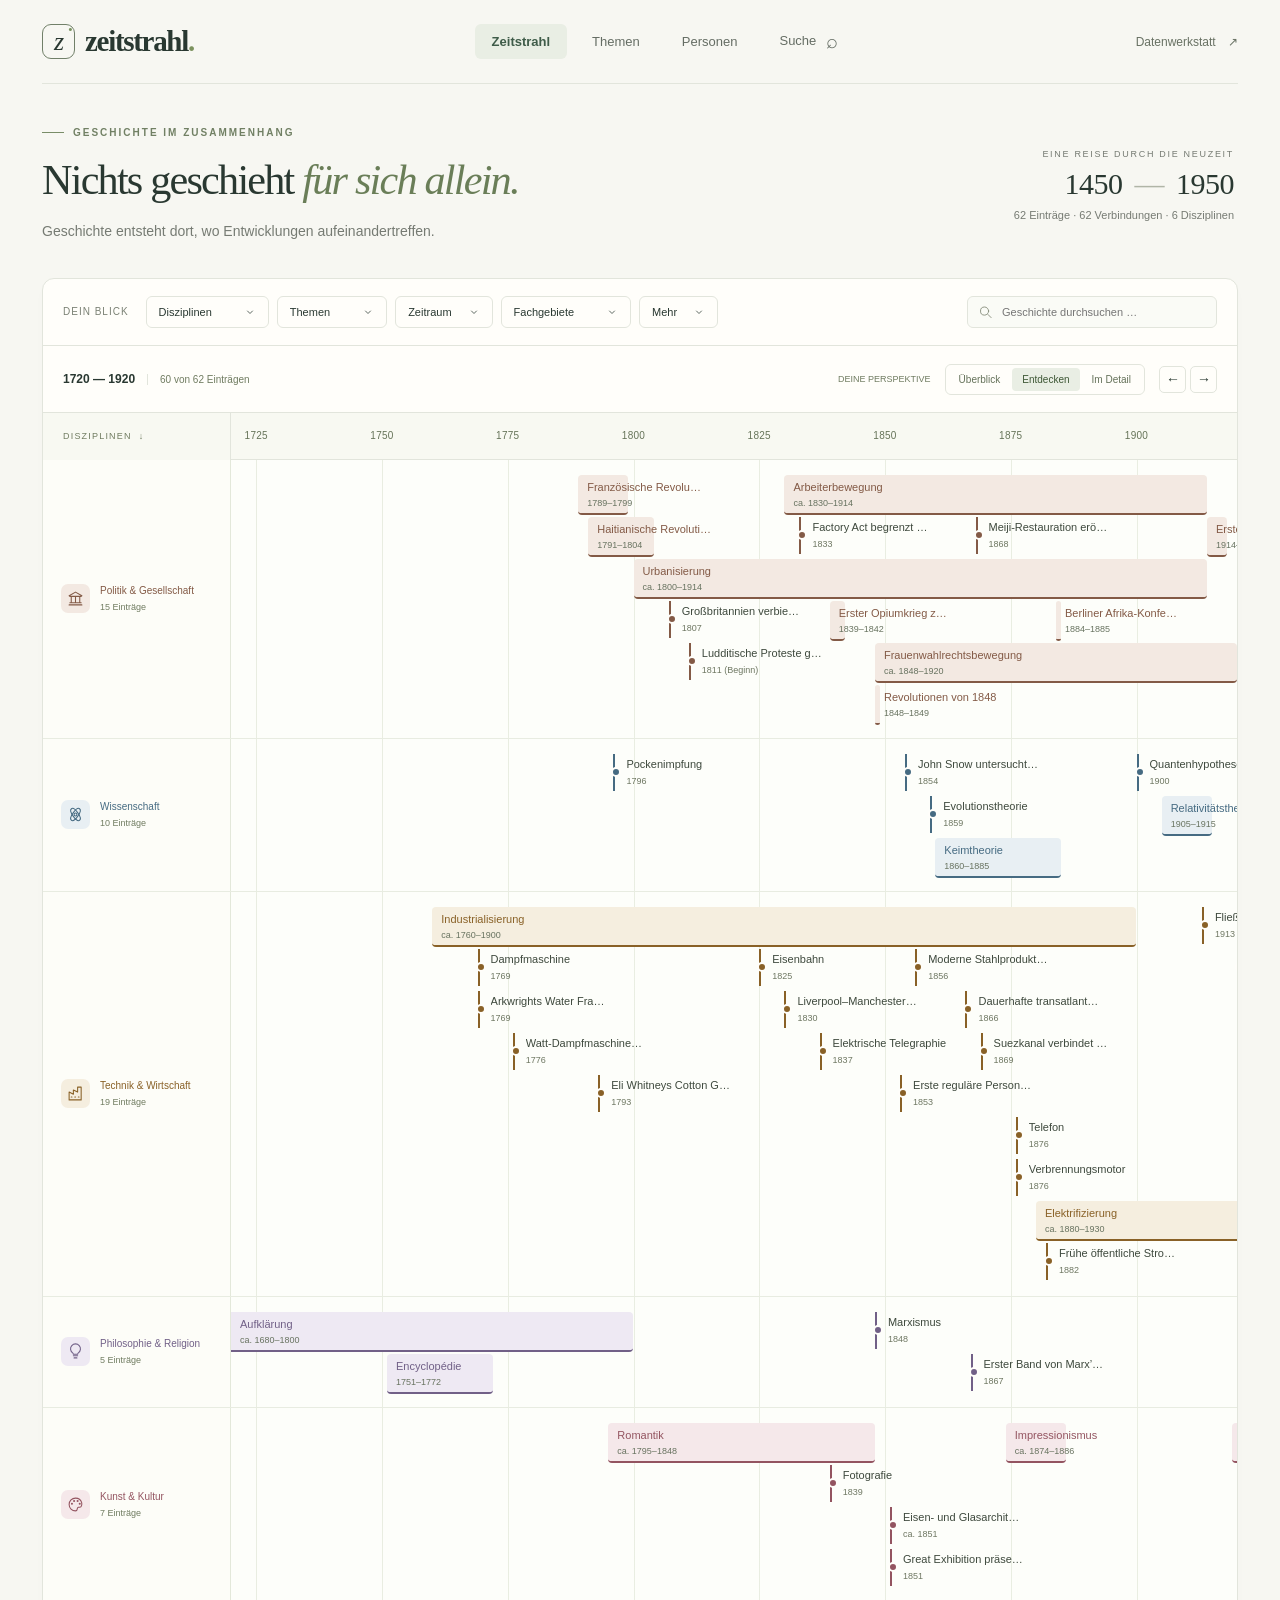
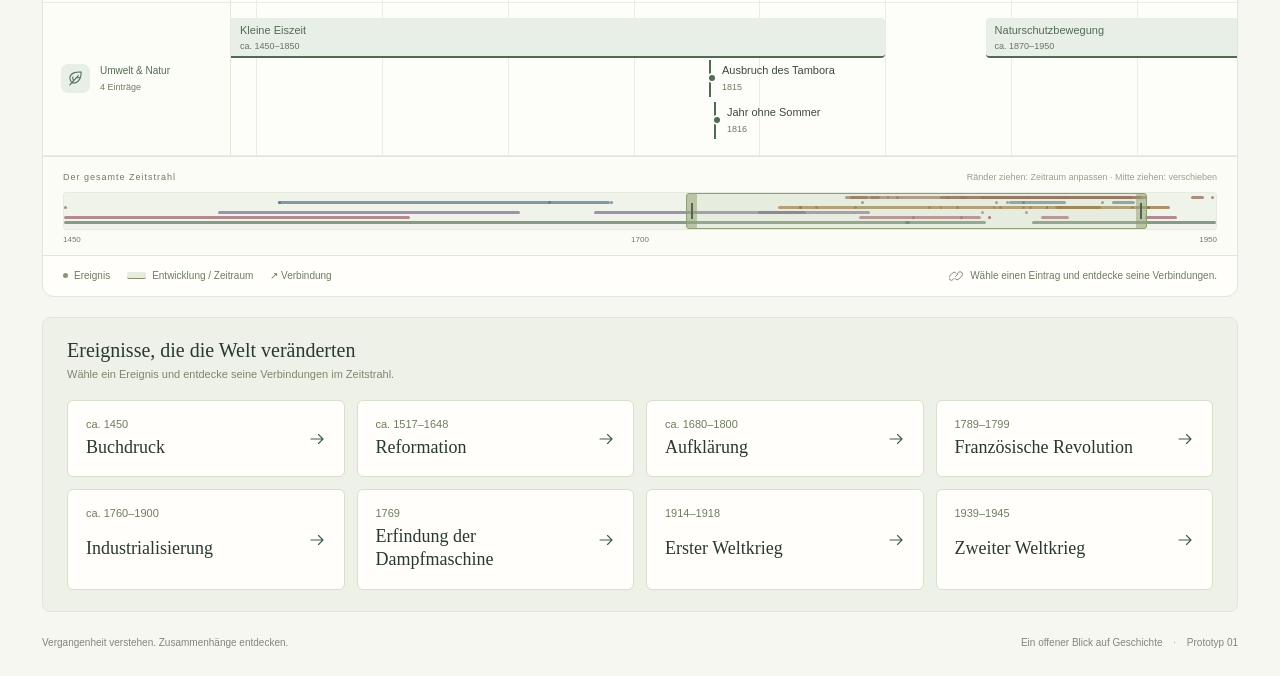
==== index.html @ 251301fa "Initialize Zeitstrahl pilot with validated JSON import and historical content" ====
<!doctype html>
<html lang="de">
<head>
  <meta charset="utf-8">
  <meta name="viewport" content="width=device-width, initial-scale=1">
  <meta name="description" content="Entdecke Geschichte im Zusammenhang: ein interaktiver Zeitstrahl über sechs Disziplinen.">
  <title>Zeitstrahl — Geschichte im Zusammenhang</title>
  <link rel="icon" href="assets/icons/favicon.svg" type="image/svg+xml">
  <link rel="stylesheet" href="css/main.css">
  <link rel="stylesheet" href="css/timeline.css">
  <script type="module" src="js/app.js"></script>
</head>
<body>
  <a class="skip-link" href="#main">Zum Inhalt</a>
  <header class="site-header">
    <a class="brand" href="index.html" aria-label="Zeitstrahl Startseite"><span class="brand-mark" aria-hidden="true">z<span>·</span></span>zeitstrahl<span class="brand-dot">.</span></a>
    <nav aria-label="Hauptnavigation"><a href="index.html" class="active" aria-current="page">Zeitstrahl</a><button type="button" data-nav="topics">Themen</button><button type="button" data-nav="persons">Personen</button><button type="button" data-nav="search">Suche <span aria-hidden="true">⌕</span></button></nav>
    <a class="header-link" href="admin.html">Datenwerkstatt <span aria-hidden="true">↗</span></a>
  </header>
  <main id="main">
    <section class="intro">
      <div><p class="eyebrow"><span class="tiny-line"></span> GESCHICHTE IM ZUSAMMENHANG</p><h1>Nichts geschieht <em>für sich allein.</em></h1><p class="intro-copy">Geschichte entsteht dort, wo Entwicklungen aufeinandertreffen.</p></div>
      <div class="intro-aside"><span class="edition">EINE REISE DURCH DIE NEUZEIT</span><span class="intro-years" id="intro-years">1450 <span>—</span> 1950</span><span id="data-stats" class="muted">Sechs Perspektiven. Eine Geschichte.</span></div>
    </section>
    <div id="app"><p class="loading" role="status">Der Zeitstrahl wird vorbereitet …</p></div>
  </main>
  <footer class="site-footer"><span>Vergangenheit verstehen. Zusammenhänge entdecken.</span><span>Ein offener Blick auf Geschichte <span class="footer-dot">·</span> Prototyp 01</span></footer>
  <dialog id="explore-dialog" aria-labelledby="dialog-title"><div class="dialog-top"><p class="eyebrow">WEITER ENTDECKEN</p><button class="icon-button" id="close-dialog" aria-label="Fenster schließen">×</button></div><h2 id="dialog-title"></h2><div id="dialog-content"></div></dialog>
</body>
</html>
---- css/main.css ----
@charset "UTF-8";
:root {
  --paper:#f7f7f2;
  --surface:#fffefa;
  --ink:#293831;
  --muted:#767b73;
  --line:#e2e5dc;
  --green:#3f5c49;
  --green-light:#e9eee4;
  --serif:Georgia,'Times New Roman',serif;
  --sans:-apple-system,BlinkMacSystemFont,'Segoe UI',sans-serif;
  --radius:10px;
  color-scheme:light;
}

* {
  box-sizing:border-box;
}

body {
  margin:0;
  background:var(--paper);
  color:var(--ink);
  font-family:var(--sans);
  font-size:14px;
  -webkit-font-smoothing:antialiased;
}

button,input,select,textarea {
  font:inherit;
}

button,a,input,select,textarea {
  -webkit-tap-highlight-color:transparent;
}

button {
  cursor:pointer;
}

a {
  color:inherit;
  text-decoration:none;
}

button {
  color:inherit;
}

button:disabled {
  opacity:.4;
  cursor:not-allowed;
}

button:focus-visible,a:focus-visible,input:focus-visible,select:focus-visible,textarea:focus-visible,summary:focus-visible,[tabindex]:focus-visible {
  outline:3px solid #7e9970;
  outline-offset:4px;
}

h1,h2,h3,p {
  margin-top:0;
}

h1,h2 {
  font-family:var(--serif);
  font-weight:400;
}

h1 {
  font-size:clamp(32px,3.3vw,49px);
  letter-spacing:-1.8px;
  margin-bottom:15px;
  line-height:1.15;
}

h1 em {
  font-weight:400;
  color:#6a7e58;
}

h2 {
  font-size:30px;
  letter-spacing:-.5px;
}

h3 {
  font-size:14px;
}

input,select,textarea {
  background:var(--surface);
  border:1px solid #d9ded4;
  border-radius:6px;
  padding:10px 12px;
  min-width:0;
  color:var(--ink);
}

input[type=checkbox] {
  accent-color:var(--green);
  width:15px;
  height:15px;
}

input[type=range] {
  accent-color:var(--green);
}

textarea {
  resize:vertical;
  min-height:100px;
}

label {
  font-size:12px;
  font-weight:500;
}

.site-header {
  height:84px;
  margin:0 42px;
  border-bottom:1px solid var(--line);
  display:flex;
  align-items:center;
  justify-content:space-between;
  gap:24px;
}

.brand {
  display:flex;
  align-items:center;
  font-family:var(--serif);
  font-size:29px;
  font-weight:600;
  letter-spacing:-1.3px;
}

.brand-mark {
  position:relative;
  display:inline-grid;
  place-items:center;
  width:33px;
  height:35px;
  border:1.5px solid #718069;
  border-radius:9px;
  font-size:26px;
  line-height:1;
  margin-right:10px;
  font-style:italic;
  font-weight:400;
}

.brand-mark span {
  position:absolute;
  top:-8px;
  right:2px;
  color:#7b9462;
}

.brand-dot {
  color:#7c925e;
}

.site-header nav {
  display:flex;
  gap:8px;
  align-items:center;
}

.site-header nav a,.site-header nav button {
  border:0;
  background:none;
  padding:10px 17px;
  border-radius:6px;
  font-size:13px;
  color:#656d64;
}

.site-header nav .active {
  background:var(--green-light);
  color:var(--green);
  font-weight:600;
}

.site-header nav a:hover,.site-header nav button:hover {
  background:#eff0e9;
}

.site-header nav button span {
  font-size:20px;
  margin-left:6px;
  vertical-align:middle;
}

.header-link {
  font-size:12px;
  color:#697264;
}

.header-link span {
  margin-left:9px;
}

main {
  padding:0 42px;
}

.intro {
  display:flex;
  justify-content:space-between;
  align-items:center;
  padding:43px 0 35px;
  gap:24px;
}

.eyebrow {
  font-size:10px;
  letter-spacing:2px;
  font-weight:600;
  color:#718064;
  margin-bottom:18px;
  display:flex;
  align-items:center;
  gap:9px;
}

.tiny-line {
  width:22px;
  height:1px;
  background:#798d68;
  display:inline-block;
}

.intro-copy {
  color:#767b73;
  font-size:14px;
  margin-bottom:0;
  line-height:1.65;
}

.intro-aside {
  display:flex;
  flex-direction:column;
  align-items:flex-end;
  gap:8px;
  padding-right:4px;
  flex-shrink:0;
}

.edition {
  font-size:9px;
  letter-spacing:1.7px;
  color:var(--muted);
}

.intro-years {
  font-family:var(--serif);
  font-size:30px;
  letter-spacing:-.5px;
}

.intro-years span {
  color:#b0b5a7;
  padding:0 5px;
}

.muted {
  color:var(--muted);
  font-size:11px;
}

.button {
  display:inline-flex;
  justify-content:center;
  align-items:center;
  gap:9px;
  border:1px solid var(--line);
  border-radius:6px;
  padding:10px 15px;
  background:var(--surface);
  font-size:12px;
  font-weight:500;
  transition:background .18s;
}

.button:hover {
  background:var(--green-light);
}

.button.primary {
  background:var(--green);
  color:#fff;
  border-color:var(--green);
}

.button.primary:hover {
  background:#2d4837;
}

.button.text {
  border:0;
  background:transparent;
  padding:8px;
}

.icon-button {
  border:1px solid var(--line);
  width:30px;
  height:30px;
  display:inline-grid;
  place-items:center;
  background:var(--surface);
  border-radius:5px;
  font-size:18px;
}

.icon-button:hover {
  background:var(--green-light);
}

.icon {
  width:18px;
  height:18px;
  flex:none;
  vertical-align:middle;
}

.chip {
  display:inline-flex;
  align-items:center;
  gap:5px;
  border:1px solid var(--line);
  padding:4px 8px;
  border-radius:4px;
  color:#66725d;
  font-size:10px;
  background:#f4f5ee;
}

.chip.discipline {
  color:var(--discipline);
  background:var(--tint);
  border:0;
}

.chip-row {
  display:flex;
  flex-wrap:wrap;
  gap:6px;
}

.site-footer {
  display:flex;
  justify-content:space-between;
  gap:16px;
  padding:25px 42px 28px;
  font-size:10px;
  color:#82867d;
}

.footer-dot {
  margin:0 8px;
  color:#9aab8e;
}

.skip-link {
  position:fixed;
  left:20px;
  top:-100px;
  z-index:100;
  padding:15px;
  background:var(--ink);
  color:white;
}

.skip-link:focus {
  top:12px;
}

.loading {
  padding:80px;
  text-align:center;
  color:var(--muted);
}

.error-state {
  padding:35px;
  border:1px solid #d8aaa0;
  border-radius:var(--radius);
  background:#fff4ee;
  line-height:1.65;
}

.notice {
  padding:10px 16px;
  border:1px solid #d9c9a2;
  background:#fff9e9;
  border-radius:6px;
  font-size:12px;
  margin-bottom:14px;
  line-height:1.6;
}

.sr-only {
  position:absolute;
  width:1px;
  height:1px;
  padding:0;
  margin:-1px;
  overflow:hidden;
  clip:rect(0,0,0,0);
  white-space:nowrap;
  border:0;
}

.empty-state {
  text-align:center;
  padding:46px 20px;
  color:var(--muted);
  line-height:1.7;
}

.empty-state h2 {
  color:var(--ink);
}

dialog {
  border:1px solid var(--line);
  border-radius:14px;
  max-width:720px;
  width:calc(100% - 32px);
  padding:28px;
  max-height:80vh;
  background:var(--surface);
  color:var(--ink);
  box-shadow:0 25px 100px #25362930;
}

dialog::backdrop {
  background:#26352d55;
  backdrop-filter:blur(3px);
}

.dialog-top {
  display:flex;
  justify-content:space-between;
  align-items:center;
}

.dialog-top .eyebrow {
  margin-bottom:0;
}

.dialog-top+h2 {
  margin-top:20px;
}

.topic-grid {
  display:grid;
  grid-template-columns:repeat(3,1fr);
  gap:9px;
}

.topic-grid button {
  text-align:left;
  padding:14px;
}

.person-row {
  border-top:1px solid var(--line);
  padding:15px 0;
}

.person-row h3 {
  margin:0 0 5px;
}

.person-row p {
  color:var(--muted);
  font-size:12px;
  line-height:1.65;
  margin:6px 0 0;
}

.person-row button {
  margin-top:9px;
}

.detail-page {
  max-width:1050px;
  margin:auto;
  padding-top:36px;
}

.back-link {
  font-size:12px;
  display:inline-block;
  margin-bottom:24px;
  color:var(--green);
}

.event-article {
  padding:38px;
  background:var(--surface);
  border:1px solid var(--line);
  border-radius:12px;
}

.event-article h1 {
  margin:20px 0;
}

.event-introduction {
  display:grid;
  grid-template-columns:minmax(0,1.65fr) minmax(0,1fr);
  align-items:start;
  gap:32px;
}

.event-image-placeholder {
  display:flex;
  flex-direction:column;
  align-items:center;
  justify-content:center;
  gap:16px;
  aspect-ratio:4 / 3;
  margin:0;
  padding:24px;
  border:1px dashed #bdc9b5;
  border-radius:8px;
  background:var(--green-light);
  color:var(--green);
  text-align:center;
}

.event-image-placeholder svg {
  flex-shrink:0;
  opacity:.65;
}

.event-image-placeholder figcaption {
  display:grid;
  gap:7px;
}

.event-image-placeholder figcaption span {
  color:var(--muted);
  font-size:12px;
}

.event-image-placeholder figcaption strong {
  font-family:var(--serif);
  font-weight:400;
  font-size:20px;
  overflow-wrap:anywhere;
}

.event-article .long-description {
  font-family:var(--serif);
  font-size:23px;
  line-height:1.7;
  max-width:750px;
  margin-bottom:0;
}

.event-article .detail-columns {
  display:grid;
  grid-template-columns:1.25fr 1fr;
  gap:40px;
  margin-top:30px;
}

.source-list {
  padding-left:18px;
  font-size:12px;
  line-height:1.8;
}

.source-list a {
  text-decoration:underline;
  text-underline-offset:3px;
}

.metadata {
  display:grid;
  grid-template-columns:1fr 1fr;
  gap:12px;
  font-size:12px;
}

.metadata dt {
  color:var(--muted);
  margin-bottom:4px;
}

.metadata dd {
  margin:0;
}

.section-heading {
  display:flex;
  align-items:center;
  justify-content:space-between;
  margin:24px 0 14px;
}

.section-heading h3 {
  margin:0;
}

.section-heading span {
  font-size:10px;
  color:var(--muted);
}

.related-item {
  display:block;
  width:100%;
  text-align:left;
  padding:11px 0;
  border:0;
  border-bottom:1px solid var(--line);
  background:transparent;
  font-size:12px;
  line-height:1.6;
}

.related-item:hover {
  color:var(--green);
  background:#f1f3eb;
}

.related-item strong {
  font-weight:500;
  display:block;
}

.related-item small {
  font-size:10px;
  color:var(--muted);
  display:block;
}

.related-item .relation-label {
  color:#7a846c;
  display:inline;
}

.help-copy {
  font-size:11px;
  color:var(--muted);
  line-height:1.7;
}

@media(min-width:1600px) {
  main {
    max-width:1760px;
    margin:auto;
  }
  .site-header,.site-footer {
    padding-left:15px;
    padding-right:15px;
  }
}

@media(max-width:1000px) {
  .intro-aside {
    display:none;
  }
  .site-header {
    margin:0 24px;
  }
  main {
    padding:0 24px;
  }
  .site-footer {
    padding:24px;
  }
  .site-header nav {
    gap:0;
  }
  .site-header nav a,.site-header nav button {
    padding:9px 12px;
  }
  .header-link {
    display:none;
  }
}

@media(max-width:800px) {
  .event-introduction {
    grid-template-columns:1fr;
    gap:24px;
  }
}

@media(max-width:600px) {
  .site-header {
    height:auto;
    min-height:94px;
    flex-wrap:wrap;
    gap:8px;
    padding:15px 0 10px;
    margin:0 16px;
  }
  .brand {
    font-size:25px;
  }
  .site-header nav {
    order:2;
    width:100%;
    justify-content:space-between;
  }
  .site-header nav a,.site-header nav button {
    font-size:12px;
    padding:8px 12px;
  }
  main {
    padding:0 16px;
  }
  .intro {
    padding:28px 0;
  }
  .eyebrow {
    font-size:9px;
    letter-spacing:1.4px;
  }
  h1 {
    font-size:33px;
  }
  .intro-copy {
    font-size:12px;
  }
  .site-footer {
    flex-direction:column;
    padding:22px 16px;
    font-size:9px;
  }
  .topic-grid {
    grid-template-columns:1fr 1fr;
  }
  .event-article {
    padding:22px;
  }
  .event-article .detail-columns {
    grid-template-columns:1fr;
    gap:5px;
  }
  .event-article .long-description {
    font-size:20px;
  }
}

@media(prefers-reduced-motion:reduce) {
  *,*::before,*::after {
    scroll-behavior:auto!important;
    transition:none!important;
    animation:none!important;
  }
}
---- css/timeline.css ----
.explorer {
  border:1px solid var(--line);
  border-radius:12px;
  background:var(--surface);
  box-shadow:0 4px 20px #35452d03;
  overflow:hidden;
}

.filter-bar {
  display:flex;
  align-items:center;
  gap:8px;
  padding:17px 20px;
  border-bottom:1px solid var(--line);
  position:relative;
  z-index:15;
  flex-wrap:wrap;
}

.filter-label {
  font-size:10px;
  letter-spacing:1px;
  color:#7b8174;
  margin-right:9px;
}

.filter-dropdown {
  position:relative;
}

.filter-dropdown summary {
  list-style:none;
  display:flex;
  align-items:center;
  gap:16px;
  padding:9px 12px;
  border:1px solid var(--line);
  border-radius:6px;
  font-size:11px;
  cursor:pointer;
  background:var(--surface);
}

.filter-dropdown summary::-webkit-details-marker {
  display:none;
}

.filter-dropdown[open] summary {
  background:var(--green-light);
  border-color:#9eaf8f;
}

.filter-dropdown summary .icon {
  width:12px;
  height:12px;
}

.filter-menu {
  position:absolute;
  top:calc(100% + 8px);
  left:0;
  min-width:240px;
  max-height:360px;
  overflow:auto;
  z-index:40;
  background:var(--surface);
  padding:12px;
  border:1px solid var(--line);
  border-radius:8px;
  box-shadow:0 12px 35px #283a2420;
}

.filter-menu label {
  display:flex;
  align-items:center;
  gap:8px;
  padding:8px;
  white-space:nowrap;
  font-size:12px;
  cursor:pointer;
}

.filter-menu label:hover {
  background:#f0f3e9;
}

.filter-menu .years-inputs {
  display:grid;
  grid-template-columns:1fr 1fr;
  gap:9px;
  width:260px;
}

.filter-menu .years-inputs label {
  display:grid;
  padding:0;
  gap:5px;
}

.filter-menu input[type=number] {
  width:100%;
}

.filter-menu .button {
  margin-top:10px;
}

.filter-menu .filter-error {
  font-size:11px;
  color:#995344;
  white-space:normal;
  max-width:250px;
}

.search-field {
  margin-left:auto;
  position:relative;
  display:flex;
  align-items:center;
  min-width:180px;
  max-width:250px;
  flex:1;
}

.search-field .icon {
  position:absolute;
  left:11px;
  width:15px;
  color:#8a907f;
}

.search-field input {
  width:100%;
  padding:9px 10px 9px 34px;
  border-color:var(--line);
  font-size:11px;
  background:#fafbf6;
}

.reset-filters {
  font-size:10px;
  color:#69785b;
  border:0;
  background:none;
  padding:6px;
}

.active-filters {
  display:flex;
  gap:6px;
  flex-wrap:wrap;
  padding:0 20px;
}

.active-filters:not(:empty) {
  padding-top:12px;
}

.active-filters button {
  border:1px solid #dfe4d5;
  background:#f0f3e9;
  padding:4px 8px;
  border-radius:4px;
  font-size:10px;
}

.view-toolbar {
  display:flex;
  align-items:center;
  justify-content:space-between;
  padding:18px 20px 17px;
  gap:12px;
}

.view-heading {
  display:flex;
  align-items:center;
  gap:12px;
}

.view-heading h2 {
  font-family:var(--sans);
  font-size:12px;
  font-weight:600;
  letter-spacing:0;
  margin:0;
}

.count-badge {
  font-size:10px;
  color:#707c61;
  border-left:1px solid var(--line);
  padding-left:12px;
}

.view-controls {
  display:flex;
  align-items:center;
  gap:14px;
}

.zoom-control {
  display:flex;
  align-items:center;
  border:1px solid var(--line);
  padding:3px;
  border-radius:6px;
  gap:2px;
}

.zoom-control button {
  border:0;
  background:none;
  padding:6px 10px;
  font-size:10px;
  border-radius:4px;
  color:#65725a;
}

.zoom-control button[aria-pressed=true] {
  background:var(--green-light);
  color:#3d5735;
}

.pan-controls {
  display:flex;
  align-items:center;
  gap:4px;
}

.pan-controls .icon-button {
  width:27px;
  height:27px;
  font-size:14px;
}

.workspace {
  display:flex;
  border-top:1px solid var(--line);
  position:relative;
  align-items:stretch;
}

.timeline-main {
  min-width:0;
  flex:1;
}

.timeline-viewport {
  position:relative;
  overflow:auto;
  overscroll-behavior-x:contain;
  scrollbar-width:thin;
  scrollbar-color:#c8cfbf #f6f7f0;
  max-height:none;
  background:#fdfefa;
}

.timeline-canvas {
  position:relative;
  min-height:560px;
}

.time-axis {
  position:sticky;
  top:0;
  height:47px;
  background:#f8f9f2ee;
  z-index:8;
  border-bottom:1px solid var(--line);
  backdrop-filter:blur(8px);
}

.axis-title {
  position:sticky;
  left:0;
  display:flex;
  align-items:center;
  height:47px;
  width:188px;
  background:#f8f9f2;
  border-right:1px solid var(--line);
  padding-left:20px;
  font-size:9px;
  letter-spacing:1.2px;
  color:#707c61;
  z-index:2;
}

.axis-year {
  position:absolute;
  top:17px;
  font-size:10px;
  letter-spacing:.3px;
  color:#667459;
  transform:translateX(-50%);
  font-variant-numeric:tabular-nums;
}

.grid-line {
  position:absolute;
  top:47px;
  bottom:0;
  width:1px;
  background:#e7ecdf;
  pointer-events:none;
}

.grid-line.minor {
  background:#f0f2e9;
}

.timeline-lane {
  position:relative;
  border-bottom:1px solid #e8ece1;
  background:linear-gradient(90deg,transparent,#fffefa20);
}

.lane-label {
  position:sticky;
  left:0;
  top:0;
  width:188px;
  height:100%;
  display:flex;
  align-items:center;
  gap:10px;
  background:#fdfdf8;
  border-right:1px solid #e3e8da;
  z-index:6;
  padding:18px;
  font-size:10px;
  font-weight:500;
  color:var(--discipline);
}

.lane-icon {
  width:29px;
  height:29px;
  display:grid;
  place-items:center;
  background:var(--tint);
  border-radius:7px;
  flex-shrink:0;
}

.lane-icon .icon {
  width:17px;
  height:17px;
}

.lane-name {
  line-height:1.5;
}

.lane-count {
  display:block;
  font-size:9px;
  font-weight:400;
  color:#707c61;
  margin-top:3px;
}

.event-node {
  position:absolute;
  z-index:3;
  min-height:37px;
  text-align:left;
  padding:0 0 0 11px;
  border:0;
  border-left:2px solid var(--discipline);
  background:transparent;
  transition:opacity .18s,filter .18s;
  isolation:isolate;
}

.event-node::before {
  content:'';
  position:absolute;
  left:-4px;
  top:13px;
  border:2px solid var(--surface);
  background:var(--discipline);
  width:6px;
  height:6px;
  border-radius:50%;
  box-sizing:content-box;
}

.event-node .event-title {
  display:block;
  line-height:1.25;
  font-size:11px;
  font-weight:500;
  max-width:133px;
  overflow:hidden;
  text-overflow:ellipsis;
  white-space:nowrap;
  padding-right:3px;
  color:#3e493d;
}

.event-node .event-date {
  font-size:9px;
  display:block;
  margin-top:4px;
  color:#6e7762;
}

.timeline-canvas:not(.has-selection) .event-node:hover,.event-node:focus-visible {
  z-index:7;
}

.timeline-canvas:not(.has-selection) .event-node:hover .event-title {
  color:var(--discipline);
}

.event-node.process {
  border:0;
  padding:6px 9px 7px;
  border-radius:4px;
  background:transparent;
  border-bottom:0;
  min-height:38px;
}

/* The label remains readable; the colored span follows the exact dates. */
.event-node.process .process-span {
  position:absolute;
  inset:0 auto 0 0;
  width:var(--range-width);
  background:var(--tint);
  border-bottom:2px solid var(--discipline);
  border-radius:4px;
  z-index:-1;
  pointer-events:none;
}

.event-node.process::before {
  display:none;
}

.event-node.process .event-title {
  max-width:100%;
  color:var(--discipline);
}

.event-node.process .event-date {
  color:#687360;
}

.event-node.is-selected {
  background:var(--tint);
  border-radius:5px;
  box-shadow:0 0 0 2px var(--discipline),0 4px 10px #29383116;
  z-index:5;
}

.event-node.is-related .event-title {
  color:var(--discipline);
  font-weight:600;
}

.event-node.is-muted {
  opacity:.43;
}

.event-node .clipped-start,.event-node .clipped-end {
  position:absolute;
  top:0;
  bottom:0;
  width:5px;
  background:repeating-linear-gradient(45deg,transparent,transparent 2px,var(--discipline) 3px,transparent 4px);
  opacity:.5;
}

.clipped-start {
  left:0;
}

.clipped-end {
  right:0;
}

.connections {
  position:absolute;
  inset:0;
  overflow:visible;
  pointer-events:none;
  z-index:4;
}

.connection {
  fill:none;
  stroke:#728768;
  stroke-width:1.7;
  opacity:.8;
  pointer-events:stroke;
  cursor:help;
  transition:opacity .18s;
}

.connection:hover,.connection:focus {
  stroke:#334e2a;
  stroke-width:2.8;
  opacity:1;
  outline:none;
}

.connection.reaction {
  stroke-dasharray:7 5;
}

.connection.development {
  stroke-width:1.2;
}

.connection.structural {
  stroke-dasharray:2 5;
}

.relationship-tooltip,.event-tooltip {
  position:fixed;
  z-index:60;
  background:#fffefa;
  border:1px solid var(--line);
  box-shadow:0 10px 32px #233b2626;
  border-radius:8px;
  padding:14px;
  max-width:290px;
  font-size:11px;
  line-height:1.7;
  pointer-events:none;
}

.relationship-tooltip strong,.event-tooltip strong {
  display:block;
  font-size:12px;
  margin-bottom:6px;
}

.relationship-tooltip p,.event-tooltip p {
  margin:6px 0;
}

.relationship-tooltip small,.event-tooltip small {
  color:var(--muted);
}

.event-tooltip .chip-row {
  margin-top:9px;
}

.timeline-bottom {
  border-top:1px solid var(--line);
  padding:15px 20px 11px;
  background:#fbfcf6;
}

.minimap-header {
  display:flex;
  align-items:center;
  justify-content:space-between;
  color:#707c61;
  font-size:9px;
  letter-spacing:1px;
  margin-bottom:10px;
}

.minimap-header span:last-child {
  letter-spacing:0;
  color:#97a08c;
}

.minimap {
  height:38px;
  position:relative;
  border:1px solid #e7ebdf;
  background:#f0f3e9;
  cursor:crosshair;
  overflow:hidden;
  border-radius:3px;
  touch-action:none;
  user-select:none;
}

.mini-mark {
  position:absolute;
  height:3px;
  border-radius:2px;
  min-width:2px;
  background:var(--discipline);
  opacity:.65;
}

.mini-window {
  position:absolute;
  inset:0 auto 0 0;
  background:#c6d3b537;
  border:1.5px solid #8d9e75;
  border-radius:3px;
  min-width:4px;
}

.mini-pan {
  position:absolute;
  inset:0 10px;
  cursor:grab;
}

.minimap.is-dragging .mini-pan {
  cursor:grabbing;
}

.mini-handle {
  position:absolute;
  top:0;
  bottom:0;
  width:10px;
  padding:0;
  border:0;
  border-radius:1px;
  background:#8d9e7580;
  cursor:ew-resize;
  touch-action:none;
}

.mini-handle::after {
  content:'';
  position:absolute;
  top:9px;
  bottom:9px;
  left:4px;
  border-left:2px solid #556748;
}

.mini-handle-start { left:0; }
.mini-handle-end { right:0; }

.mini-handle:hover,.mini-handle:focus-visible {
  background:#8d9e75;
}

.mini-handle:focus-visible,.mini-pan:focus-visible {
  outline-offset:-3px;
}

.mini-years {
  display:flex;
  justify-content:space-between;
  font-size:8px;
  color:#707c61;
  padding-top:5px;
}

.timeline-legend {
  display:flex;
  align-items:center;
  justify-content:space-between;
  gap:12px;
  padding:13px 20px;
  border-top:1px solid var(--line);
  font-size:10px;
  color:#707c61;
}

.legend-symbols {
  display:flex;
  gap:17px;
  align-items:center;
}

.legend-symbols span {
  display:flex;
  align-items:center;
  gap:6px;
}

.legend-dot {
  width:5px;
  height:5px;
  border-radius:50%;
  background:#899675;
}

.legend-bar {
  width:19px;
  height:7px;
  border-radius:2px;
  background:#e7ebdb;
  border-bottom:1px solid #819168;
}

.hint {
  display:flex;
  align-items:center;
  gap:7px;
}

.hint .icon {
  width:14px;
  height:14px;
}

.detail-panel {
  width:316px;
  flex-shrink:0;
  border-left:1px solid var(--line);
  background:#fffefa;
  padding:22px 23px;
  max-height:1200px;
  overflow:auto;
  scrollbar-width:thin;
  position:relative;
}

.detail-panel[hidden] {
  display:none;
}

.panel-top {
  display:flex;
  justify-content:space-between;
  align-items:center;
  margin-bottom:17px;
}

.panel-top .eyebrow {
  font-size:8px;
  letter-spacing:1.4px;
  margin:0;
}

.panel-top .icon-button {
  border:0;
  width:24px;
  height:24px;
}

.detail-panel h2 {
  font-size:28px;
  margin-bottom:9px;
  line-height:1.15;
}

.panel-date {
  font-family:var(--serif);
  font-size:17px;
  color:#879077;
  margin:0 0 17px;
}

.panel-description {
  font-size:12px;
  line-height:1.85;
  color:#65725a;
  margin:17px 0;
}

.detail-panel .section-heading {
  border-top:1px solid var(--line);
  padding-top:18px;
}

.detail-panel .section-heading h3 {
  font-size:12px;
}

.detail-panel .button.primary {
  width:100%;
  margin-top:22px;
}

.panel-person {
  font-size:12px;
  margin:7px 0;
  color:#65725a;
}

.panel-person small {
  color:#929a88;
  font-size:10px;
}

.selection-note {
  font-size:10px;
  color:#707c61;
  line-height:1.6;
  margin-top:12px;
}

.discover-strip {
  display:grid;
  gap:20px;
  margin-top:20px;
  padding:21px 24px;
  border:1px solid var(--line);
  border-radius:8px;
  background:#eef1e7;
}

.discover-strip h3 {
  font-family:var(--serif);
  font-weight:400;
  font-size:20px;
  margin:0 0 6px;
}

.discover-strip p {
  font-size:11px;
  color:#7e876f;
  margin:0;
}

.discovery-list {
  display:grid;
  grid-template-columns:repeat(auto-fit,minmax(min(100%,220px),1fr));
  gap:12px;
  list-style:none;
  padding:0;
  margin:0;
}

.discovery-link {
  display:grid;
  grid-template-columns:minmax(0,1fr) auto;
  gap:6px 12px;
  width:100%;
  height:100%;
  padding:17px 18px;
  text-align:left;
  border:1px solid #d7dfcd;
  border-radius:6px;
  background:var(--surface);
}

.discovery-link:hover,.discovery-link:focus-visible {
  border-color:#7e9970;
  background:#f5f8f0;
  box-shadow:0 3px 12px #2938310d;
}

.discovery-date {
  color:#707c61;
  font-size:11px;
  font-variant-numeric:tabular-nums;
}

.discovery-title {
  grid-column:1;
  font-family:var(--serif);
  font-size:18px;
  line-height:1.3;
}

.discovery-arrow {
  grid-column:2;
  grid-row:1 / 3;
  align-self:center;
  color:var(--green);
}

.no-events {
  position:sticky;
  left:210px;
  top:90px;
  margin:25px;
  padding:20px;
  color:var(--muted);
  font-size:12px;
}

.zoom-note {
  font-size:9px;
  color:#707c61;
}

.filter-dropdown .selection-count {
  color:#65814e;
  font-size:10px;
}

@media(max-width:1100px) {
  .detail-panel {
    width:280px;
    padding:18px;
  }
  .filter-label {
    display:none;
  }
  .view-controls {
    gap:8px;
  }
  .count-badge {
    font-size:9px;
  }
  .zoom-control button {
    padding:6px;
  }
  .zoom-note {
    display:none;
  }
}

@media(max-width:800px) {
  .workspace {
    flex-wrap:wrap;
  }
  .timeline-main {
    flex-basis:100%;
  }
  .detail-panel {
    width:100%;
    max-height:none;
    border-left:0;
    border-top:1px solid var(--line);
    display:grid;
    grid-template-columns:1fr 1fr;
    gap:0 28px;
  }
  .detail-panel .panel-top,.detail-panel h2,.detail-panel .panel-date,.detail-panel>.chip-row,.detail-panel>.panel-description {
    grid-column:1/-1;
  }
  .detail-panel .panel-section {
    min-width:0;
  }
  .detail-panel .button.primary {
    align-self:end;
  }
  .filter-bar {
    padding:13px;
  }
  .view-toolbar {
    padding:14px;
  }
  .view-heading {
    gap:7px;
  }
  .timeline-legend {
    flex-wrap:wrap;
  }
  .discover-strip {
    padding:18px;
  }
  .timeline-viewport {
    max-height:none;
  }
  .detail-panel[hidden] {
    display:none;
  }
}

@media(max-width:600px) {
  .filter-bar {
    gap:6px;
  }
  .filter-dropdown summary {
    padding:8px 10px;
    font-size:10px;
    gap:7px;
  }
  .search-field {
    order:-1;
    flex-basis:100%;
    max-width:none;
  }
  .view-toolbar {
    align-items:flex-start;
    flex-direction:column;
    gap:12px;
  }
  .view-controls {
    width:100%;
    justify-content:space-between;
  }
  .count-badge {
    font-size:10px;
  }
  .timeline-legend {
    font-size:9px;
    padding:12px;
  }
  .hint {
    font-size:9px;
  }
  .discover-strip {
    gap:14px;
  }
  .discover-strip h3 {
    font-size:18px;
  }
  .detail-panel {
    display:block;
  }
  .filter-menu {
    min-width:220px;
    max-width:calc(100vw - 60px);
  }
  .filter-dropdown:nth-of-type(n+3) .filter-menu {
    left:auto;
    right:0;
  }
  .minimap-header span:last-child {
    display:none;
  }
  .timeline-bottom {
    padding:13px;
  }
  .timeline-canvas .lane-label,.axis-title {
    width:148px;
    padding-left:12px;
  }
  .lane-name {
    font-size:9px;
  }
  .lane-icon {
    width:23px;
    height:23px;
  }
  .lane-label {
    gap:7px;
  }
  .legend-symbols {
    gap:11px;
  }
}

.detail-panel .panel-date {
  color:#65725a;
}
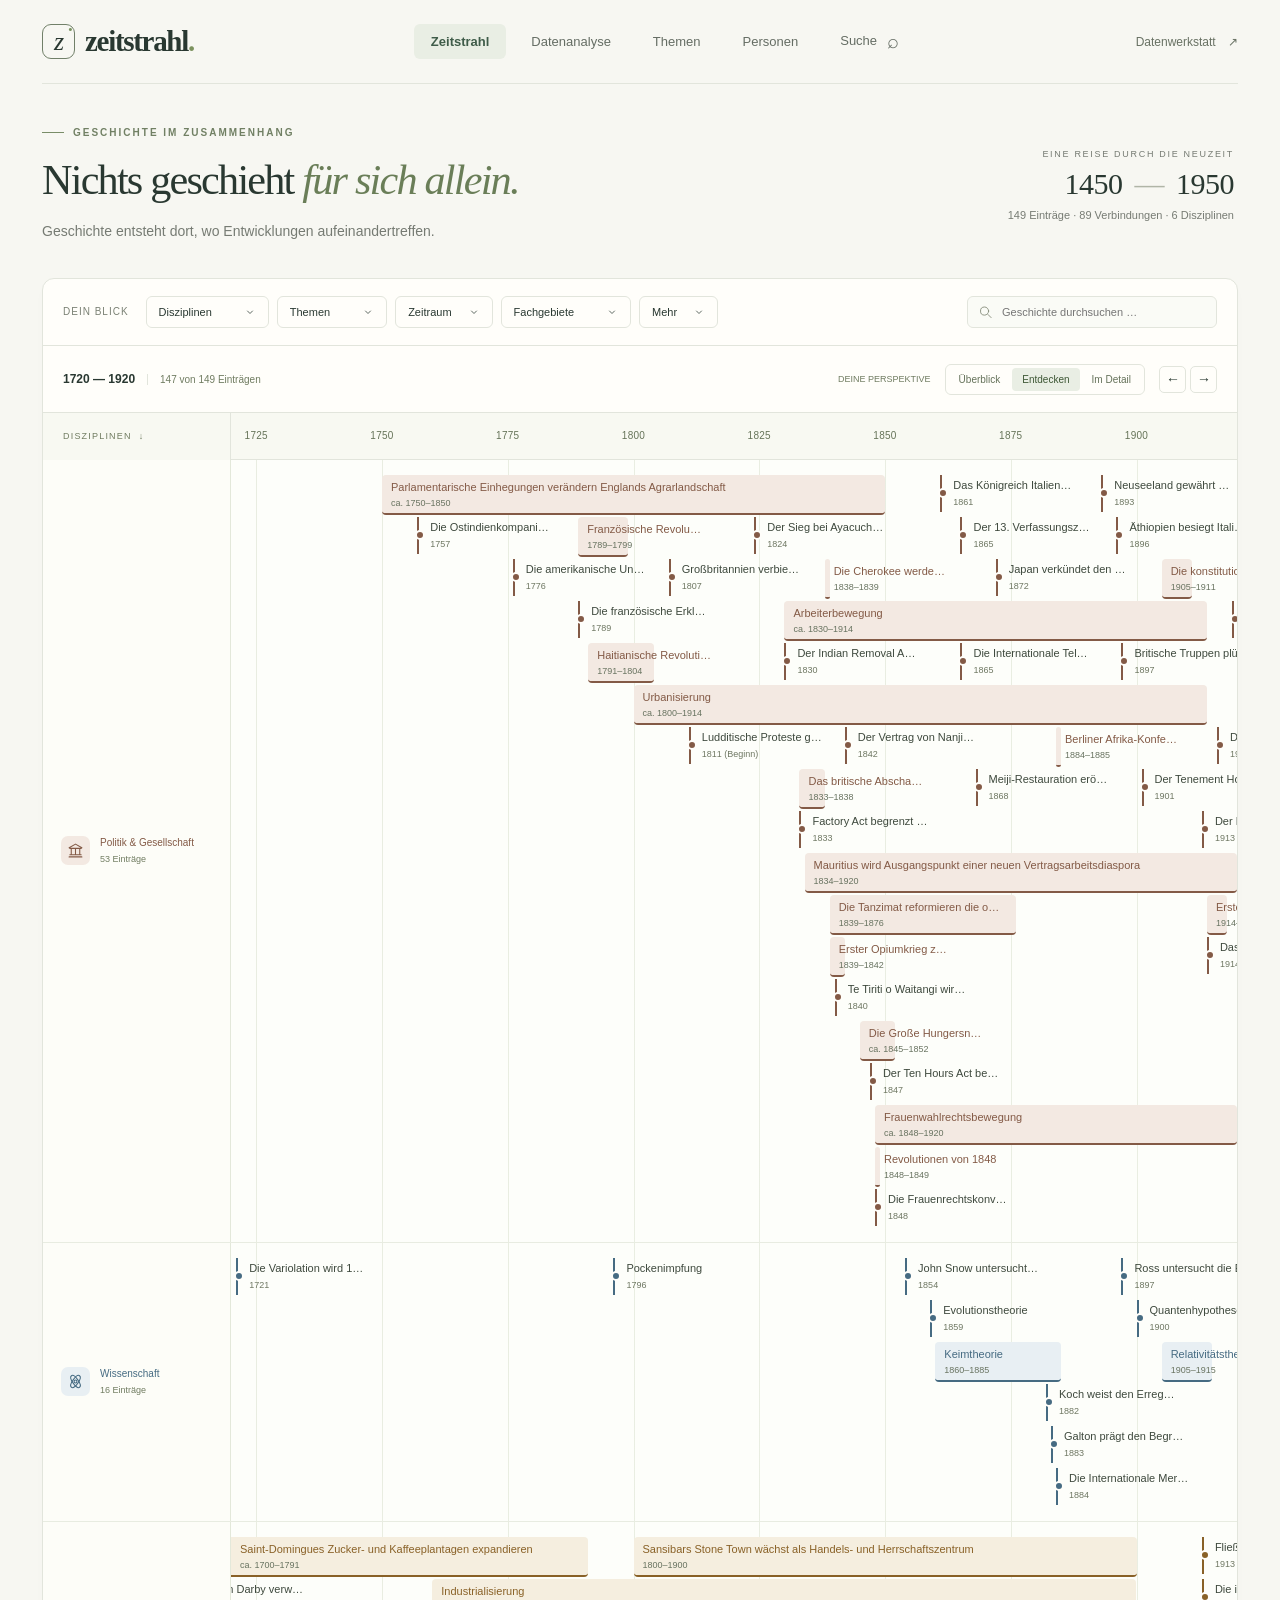
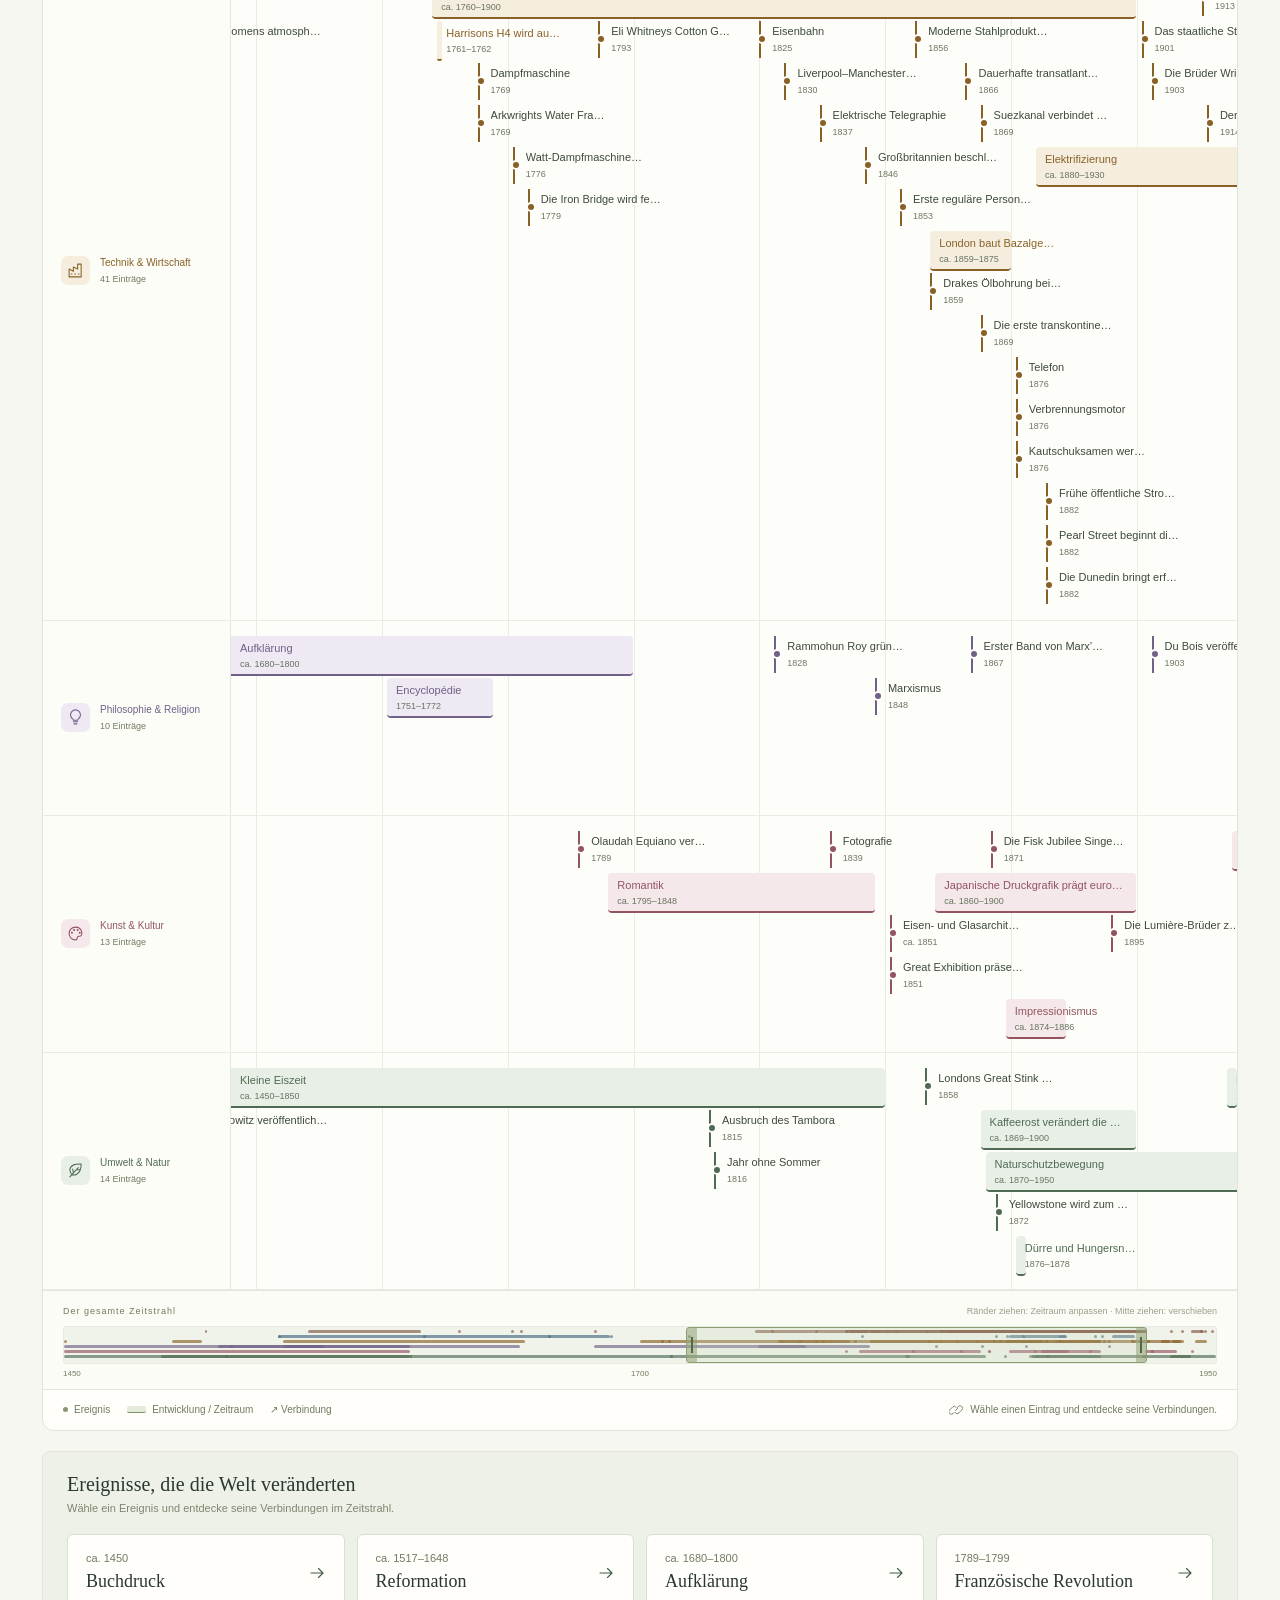
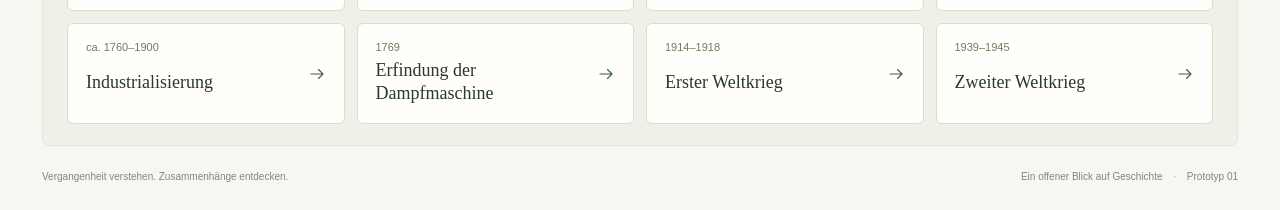
==== commit 41215a7b: "Add analysis dashboard and update historical datasets" ====
--- a/index.html
+++ b/index.html
@@ -14,7 +14,7 @@
   <a class="skip-link" href="#main">Zum Inhalt</a>
   <header class="site-header">
     <a class="brand" href="index.html" aria-label="Zeitstrahl Startseite"><span class="brand-mark" aria-hidden="true">z<span>·</span></span>zeitstrahl<span class="brand-dot">.</span></a>
-    <nav aria-label="Hauptnavigation"><a href="index.html" class="active" aria-current="page">Zeitstrahl</a><button type="button" data-nav="topics">Themen</button><button type="button" data-nav="persons">Personen</button><button type="button" data-nav="search">Suche <span aria-hidden="true">⌕</span></button></nav>
+    <nav aria-label="Hauptnavigation"><a href="index.html" class="active" aria-current="page">Zeitstrahl</a><a href="analysis.html">Datenanalyse</a><button type="button" data-nav="topics">Themen</button><button type="button" data-nav="persons">Personen</button><button type="button" data-nav="search">Suche <span aria-hidden="true">⌕</span></button></nav>
     <a class="header-link" href="admin.html">Datenwerkstatt <span aria-hidden="true">↗</span></a>
   </header>
   <main id="main">
--- a/css/main.css
+++ b/css/main.css
@@ -707,6 +707,7 @@
     font-size:25px;
   }
   .site-header nav {
+    flex-wrap:wrap;
     order:2;
     width:100%;
     justify-content:space-between;
